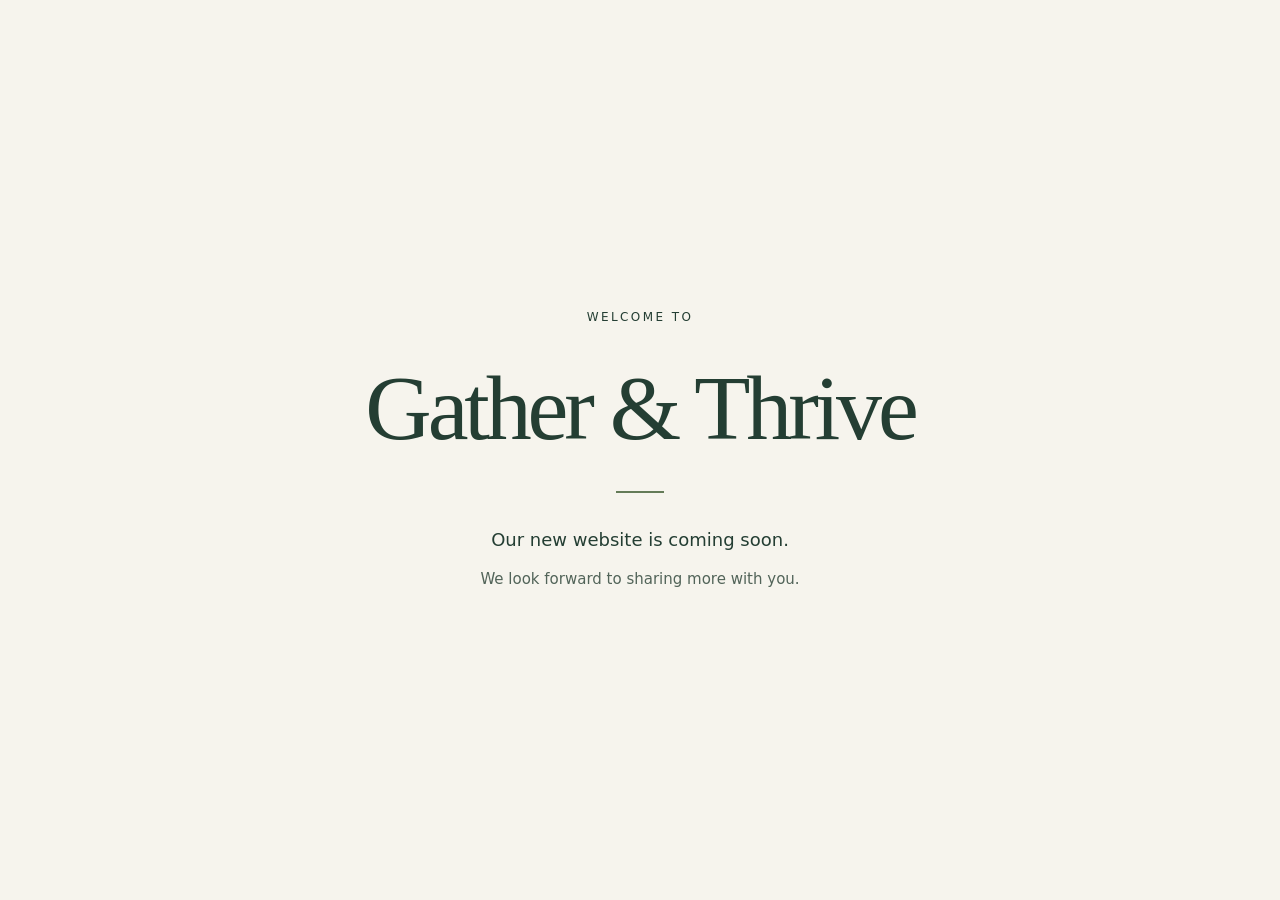
==== index.html @ febe55be "Add Gather & Thrive starter website" ====
<!doctype html>
<html lang="en">
<head>
  <meta charset="utf-8">
  <meta name="viewport" content="width=device-width, initial-scale=1">
  <meta name="description" content="Gather & Thrive — our new website is coming soon.">
  <title>Gather &amp; Thrive</title>
  <style>
    * { box-sizing: border-box; }
    body { margin: 0; min-height: 100vh; min-height: 100svh; background: #f6f4ed; color: #243e33; font-family: system-ui, sans-serif; display: grid; place-items: center; padding: 24px; }
    main { width: min(100%, 760px); text-align: center; padding: clamp(32px, 8vw, 80px) 16px; }
    .eyebrow { font-size: 12px; letter-spacing: .2em; text-transform: uppercase; }
    h1 { font-family: Georgia, serif; font-weight: 400; font-size: clamp(48px, 10vw, 92px); line-height: 1.08; letter-spacing: -.045em; margin: 32px 0; }
    .rule { width: 48px; height: 2px; background: #647b58; margin: 32px auto; }
    p { line-height: 1.7; font-size: 18px; margin: 0; }
    .detail { font-size: 15px; color: #526459; margin-top: 12px; }
  </style>
</head>
<body>
  <main>
    <p class="eyebrow">Welcome to</p>
    <h1>Gather &amp; Thrive</h1>
    <div class="rule" aria-hidden="true"></div>
    <p>Our new website is coming soon.</p>
    <p class="detail">We look forward to sharing more with you.</p>
  </main>
</body>
</html>
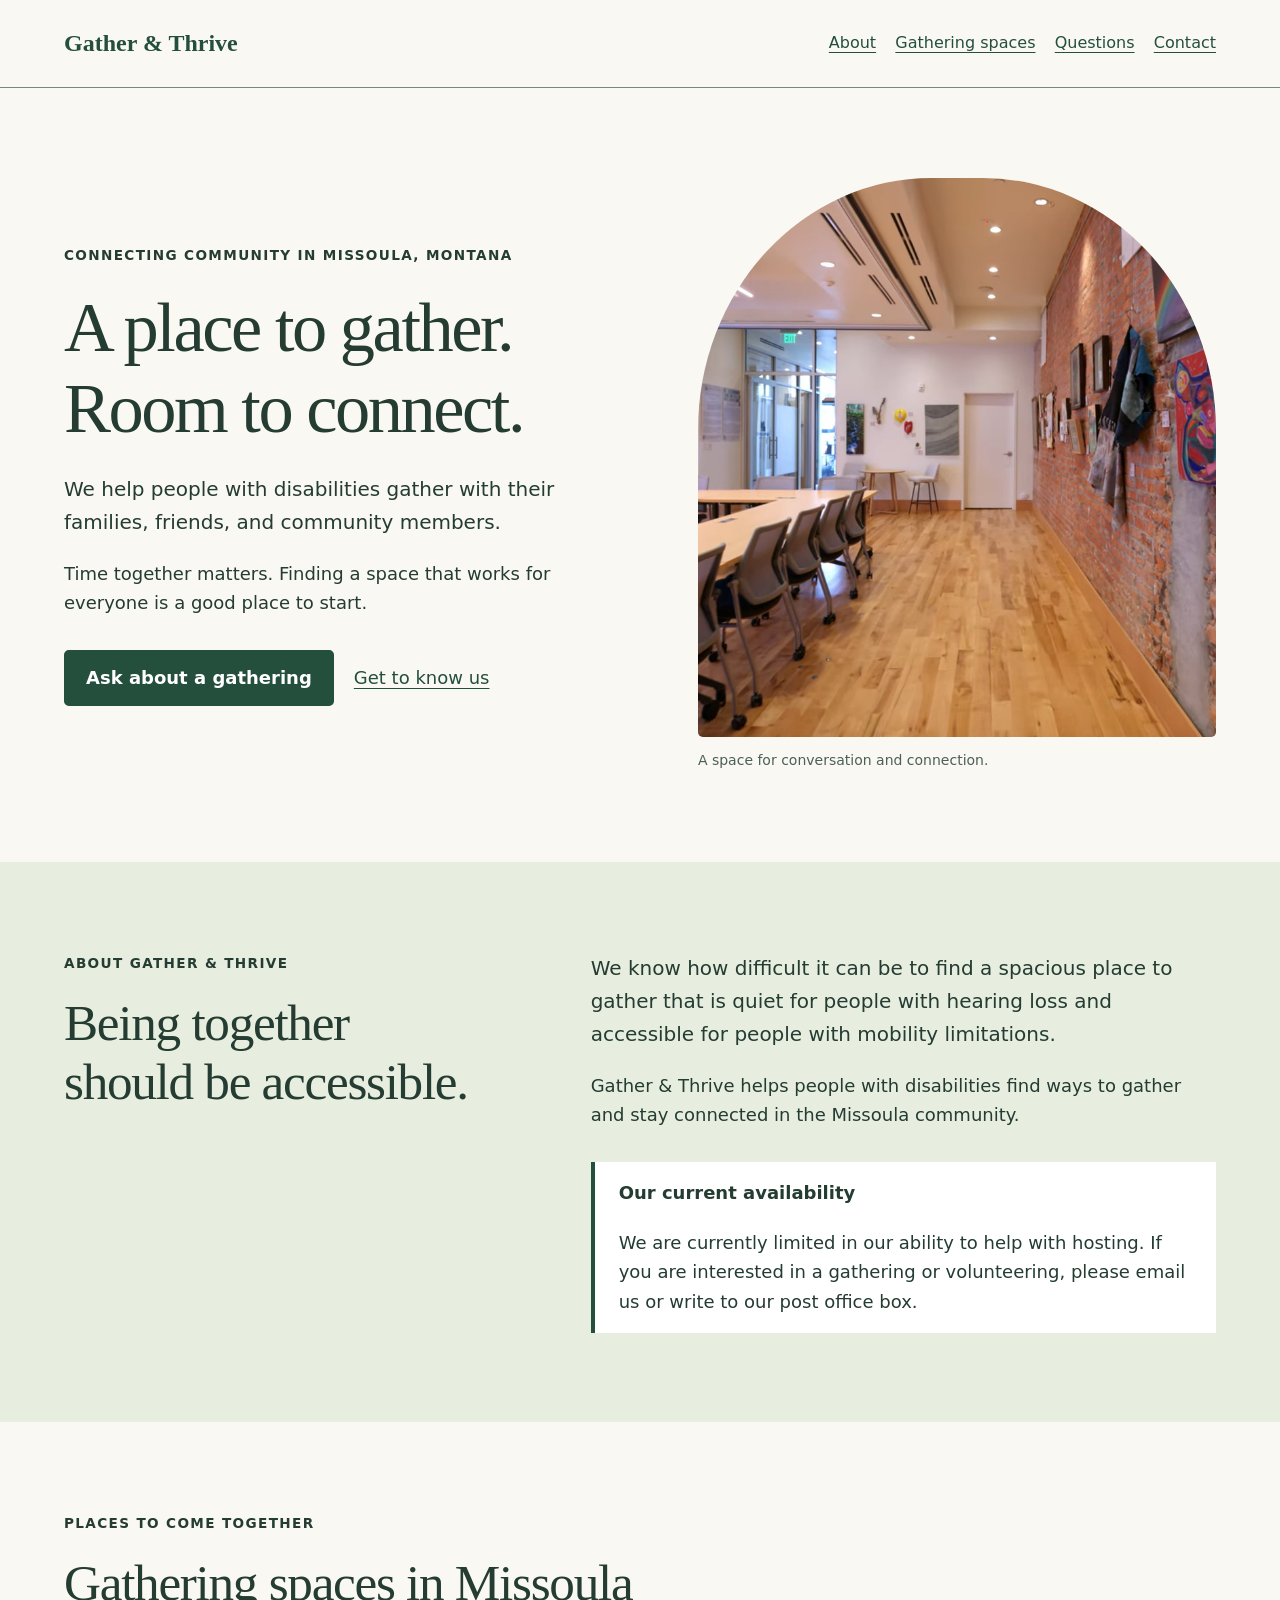
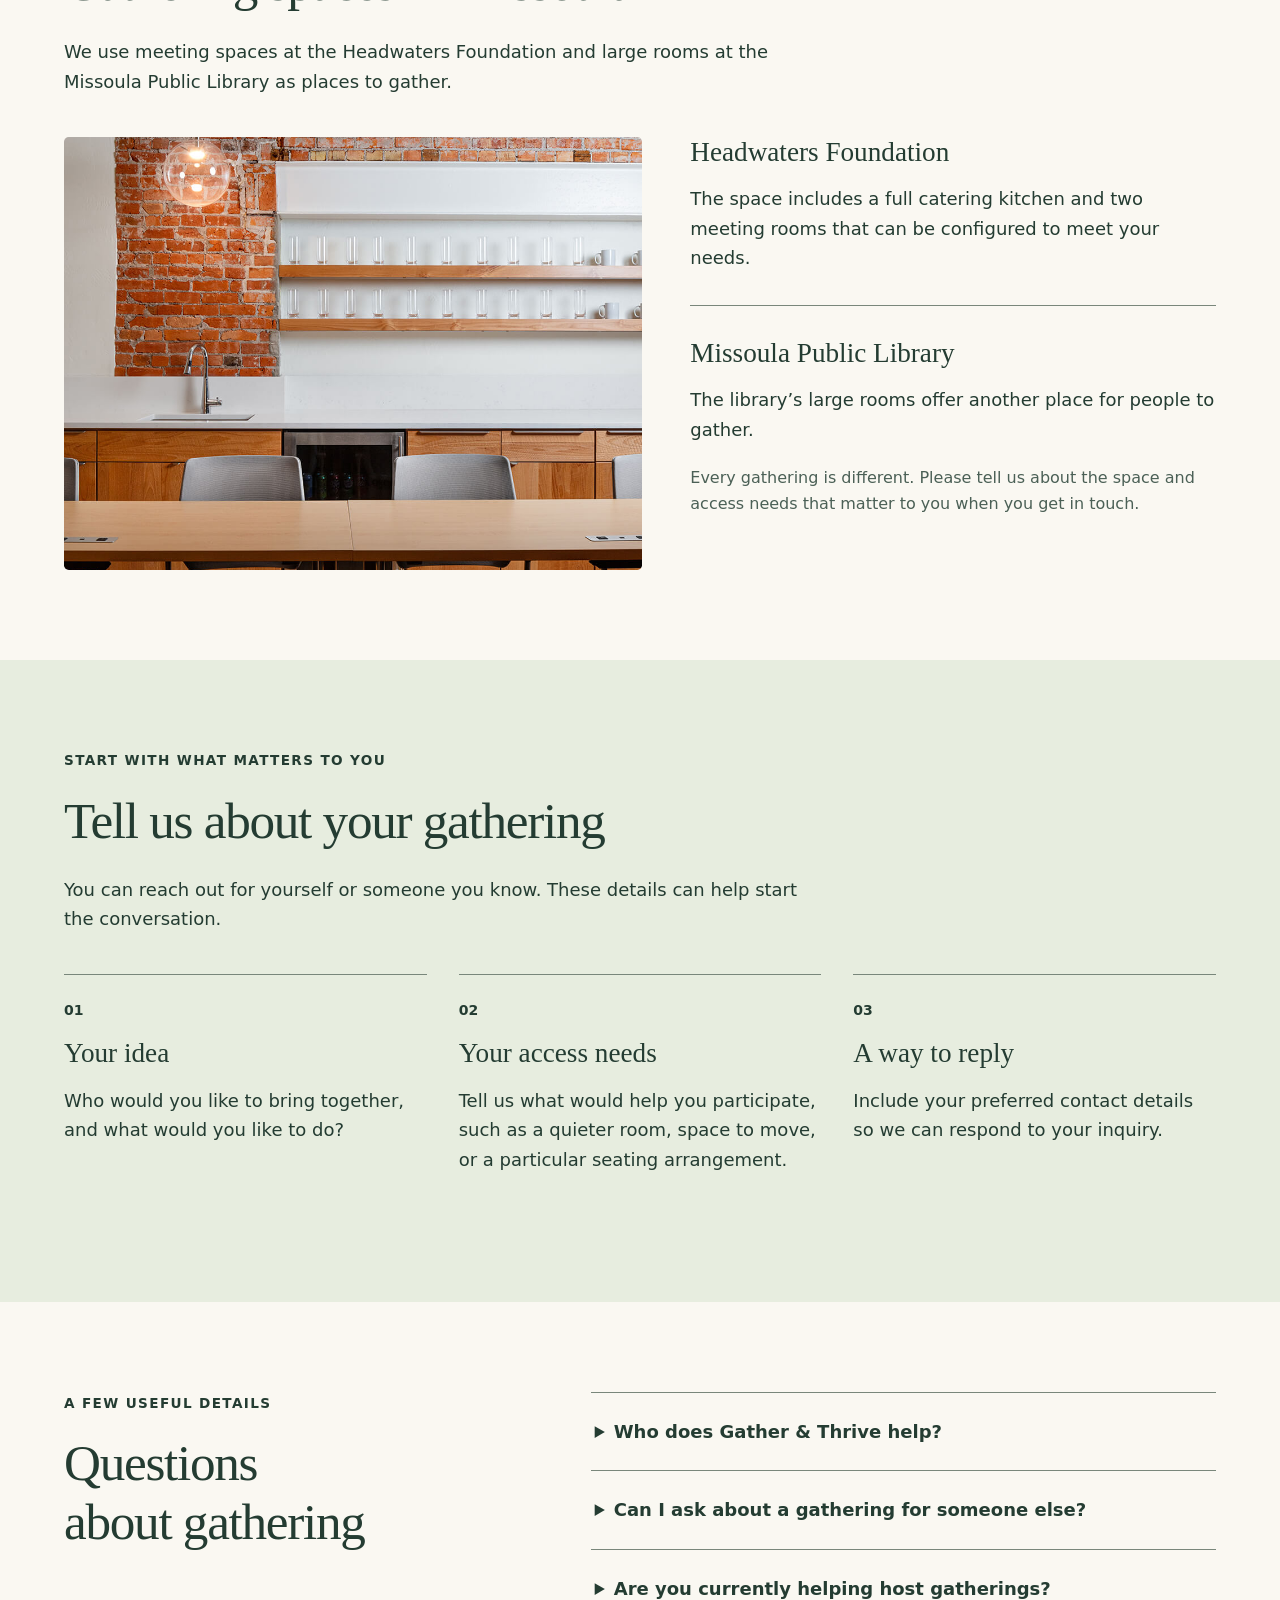
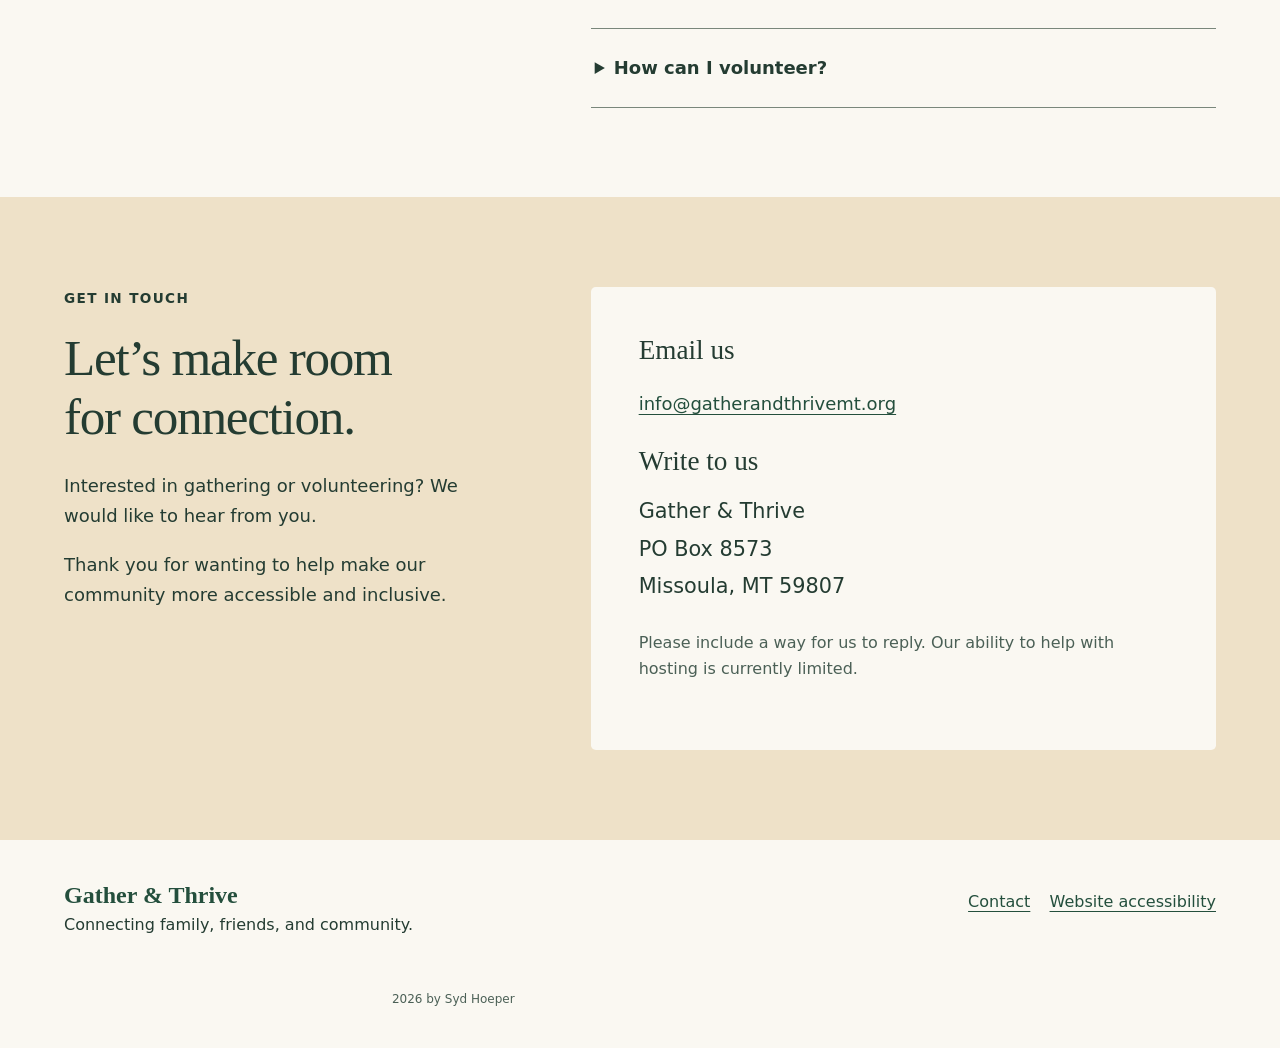
==== commit 0960cd4a: "Build accessible Gather & Thrive informational website" ====
--- a/index.html
+++ b/index.html
@@ -3,26 +3,69 @@
 <head>
   <meta charset="utf-8">
   <meta name="viewport" content="width=device-width, initial-scale=1">
-  <meta name="description" content="Gather & Thrive — our new website is coming soon.">
-  <title>Gather &amp; Thrive</title>
-  <style>
-    * { box-sizing: border-box; }
-    body { margin: 0; min-height: 100vh; min-height: 100svh; background: #f6f4ed; color: #243e33; font-family: system-ui, sans-serif; display: grid; place-items: center; padding: 24px; }
-    main { width: min(100%, 760px); text-align: center; padding: clamp(32px, 8vw, 80px) 16px; }
-    .eyebrow { font-size: 12px; letter-spacing: .2em; text-transform: uppercase; }
-    h1 { font-family: Georgia, serif; font-weight: 400; font-size: clamp(48px, 10vw, 92px); line-height: 1.08; letter-spacing: -.045em; margin: 32px 0; }
-    .rule { width: 48px; height: 2px; background: #647b58; margin: 32px auto; }
-    p { line-height: 1.7; font-size: 18px; margin: 0; }
-    .detail { font-size: 15px; color: #526459; margin-top: 12px; }
-  </style>
+  <meta name="description" content="Gather & Thrive helps people with disabilities connect with family, friends, and community in Missoula, Montana.">
+  <meta name="theme-color" content="#244f3d">
+  <title>Gather &amp; Thrive | Accessible gatherings in Missoula</title>
+  <link rel="stylesheet" href="styles.css">
 </head>
 <body>
-  <main>
-    <p class="eyebrow">Welcome to</p>
-    <h1>Gather &amp; Thrive</h1>
-    <div class="rule" aria-hidden="true"></div>
-    <p>Our new website is coming soon.</p>
-    <p class="detail">We look forward to sharing more with you.</p>
-  </main>
+<a class="skip" href="#main">Skip to main content</a>
+<header>
+  <div class="wrap header-inner">
+    <a class="brand" href="./" aria-label="Gather and Thrive home">Gather &amp; Thrive</a>
+    <nav aria-label="Main"><ul>
+      <li><a href="#about">About</a></li><li><a href="#spaces">Gathering spaces</a></li><li><a href="#questions">Questions</a></li><li><a href="#contact">Contact</a></li>
+    </ul></nav>
+  </div>
+</header>
+<main id="main" tabindex="-1">
+  <div class="wrap hero">
+    <div>
+      <p class="eyebrow">Connecting community in Missoula, Montana</p>
+      <h1>A place to gather.<br>Room to connect.</h1>
+      <p class="lead">We help people with disabilities gather with their families, friends, and community members.</p>
+      <p>Time together matters. Finding a space that works for everyone is a good place to start.</p>
+      <div class="actions"><a class="button" href="#contact">Ask about a gathering</a><a class="text-link" href="#about">Get to know us</a></div>
+    </div>
+    <figure><img src="assets/gathering-room.png" width="795" height="824" alt="A bright meeting room with tables, movable chairs, and artwork along an exposed brick wall."><figcaption>A space for conversation and connection.</figcaption></figure>
+  </div>
+  <section class="soft" id="about" aria-labelledby="about-heading">
+    <div class="wrap split">
+      <div><p class="eyebrow">About Gather &amp; Thrive</p><h2 id="about-heading">Being together should be accessible.</h2></div>
+      <div><p class="lead">We know how difficult it can be to find a spacious place to gather that is quiet for people with hearing loss and accessible for people with mobility limitations.</p><p>Gather &amp; Thrive helps people with disabilities find ways to gather and stay connected in the Missoula community.</p>
+      <div class="notice"><p><strong>Our current availability</strong></p><p>We are currently limited in our ability to help with hosting. If you are interested in a gathering or volunteering, please email us or write to our post office box.</p></div></div>
+    </div>
+  </section>
+  <section id="spaces" aria-labelledby="spaces-heading">
+    <div class="wrap">
+      <div class="section-heading"><p class="eyebrow">Places to come together</p><h2 id="spaces-heading">Gathering spaces in Missoula</h2><p>We use meeting spaces at the Headwaters Foundation and large rooms at the Missoula Public Library as places to gather.</p></div>
+      <div class="spaces">
+        <img src="assets/meeting-space.jpg" alt="Meeting tables and chairs beside a counter with a sink and open shelving." width="1024" height="1451" loading="lazy">
+        <div><div class="space"><h3>Headwaters Foundation</h3><p>The space includes a full catering kitchen and two meeting rooms that can be configured to meet your needs.</p></div>
+        <div class="space"><h3>Missoula Public Library</h3><p>The library’s large rooms offer another place for people to gather.</p></div>
+        <p class="small">Every gathering is different. Please tell us about the space and access needs that matter to you when you get in touch.</p></div>
+      </div>
+    </div>
+  </section>
+  <section class="soft" aria-labelledby="planning-heading">
+    <div class="wrap"><div class="section-heading"><p class="eyebrow">Start with what matters to you</p><h2 id="planning-heading">Tell us about your gathering</h2><p>You can reach out for yourself or someone you know. These details can help start the conversation.</p></div>
+    <ol class="steps"><li><h3>Your idea</h3><p>Who would you like to bring together, and what would you like to do?</p></li><li><h3>Your access needs</h3><p>Tell us what would help you participate, such as a quieter room, space to move, or a particular seating arrangement.</p></li><li><h3>A way to reply</h3><p>Include your preferred contact details so we can respond to your inquiry.</p></li></ol>
+    </div>
+  </section>
+  <section id="questions" aria-labelledby="questions-heading">
+    <div class="wrap split"><div><p class="eyebrow">A few useful details</p><h2 id="questions-heading">Questions about gathering</h2></div>
+    <div>
+      <details><summary>Who does Gather &amp; Thrive help?</summary><p>We help people with disabilities gather with family, friends, and community members in Missoula, Montana.</p></details>
+      <details><summary>Can I ask about a gathering for someone else?</summary><p>Yes. You can contact us for yourself or someone you know. Tell us about the gathering and what would help the person participate.</p></details>
+      <details><summary>Are you currently helping host gatherings?</summary><p>Our ability to help with hosting is currently limited. Please email us or write to us to ask about your gathering and our availability.</p></details>
+      <details><summary>How can I volunteer?</summary><p>Email us or write to Gather &amp; Thrive at the post office box listed below. Let us know how you would like to help and how we can reach you.</p></details>
+    </div></div>
+  </section>
+  <section class="contact" id="contact" aria-labelledby="contact-heading">
+    <div class="wrap split"><div><p class="eyebrow">Get in touch</p><h2 id="contact-heading">Let’s make room for connection.</h2><p>Interested in gathering or volunteering? We would like to hear from you.</p><p>Thank you for wanting to help make our community more accessible and inclusive.</p></div>
+    <div class="contact-box"><h3>Email us</h3><p><a class="text-link" href="mailto:info@gatherandthrivemt.org">info@gatherandthrivemt.org</a></p><h3>Write to us</h3><address>Gather &amp; Thrive<br>PO Box 8573<br>Missoula, MT 59807</address><p class="small" style="margin-top:1.5rem">Please include a way for us to reply. Our ability to help with hosting is currently limited.</p></div></div>
+  </section>
+</main>
+<footer><div class="wrap footer-inner"><div><a class="brand" href="./">Gather &amp; Thrive</a><p>Connecting family, friends, and community.</p></div><nav aria-label="Footer"><ul><li><a href="#contact">Contact</a></li><li><a href="accessibility.html">Website accessibility</a></li></ul></nav></div><p class="wrap site-credit">2026 by Syd Hoeper</p></footer>
 </body>
 </html>
--- a/styles.css
+++ b/styles.css
@@ -0,0 +1,82 @@
+/* DESIGN SETTINGS: change these variables to restyle the whole site. */
+:root {
+  --paper: #faf8f2; --surface: #ffffff; --ink: #243c32; --muted: #4b6056;
+  --brand: #244f3d; --soft: #e7eddf; --accent: #eee1c8; --line: #79877b;
+  --focus: #174fa1; --heading-font: Georgia, 'Times New Roman', serif;
+  --body-font: system-ui, -apple-system, BlinkMacSystemFont, 'Segoe UI', sans-serif;
+  --width: 72rem; --radius: .3rem; --section-space: clamp(3rem, 7vw, 6rem);
+}
+* { box-sizing: border-box; }
+html { scroll-padding-top: 1.5rem; }
+body { margin: 0; background: var(--paper); color: var(--ink); font: 1.125rem/1.65 var(--body-font); overflow-wrap: anywhere; }
+img { display: block; max-width: 100%; height: auto; }
+a { color: var(--brand); text-underline-offset: .22em; text-decoration-thickness: .08em; }
+a:hover { text-decoration-thickness: .16em; }
+a, summary { touch-action: manipulation; }
+:focus-visible { outline: 3px solid var(--focus); outline-offset: 5px; }
+.skip { position: absolute; left: 1rem; top: 1rem; z-index: 10; background: white; padding: .8rem 1rem; transform: translateY(-200%); }
+.skip:focus { transform: none; }
+.wrap { width: min(var(--width), calc(100% - 3rem)); margin-inline: auto; }
+header { border-bottom: 1px solid var(--line); }
+.header-inner { display: flex; align-items: center; justify-content: space-between; gap: 1rem 2rem; padding-block: 1.25rem; flex-wrap: wrap; }
+.brand { font: 700 1.5rem/1.3 var(--heading-font); text-decoration: none; padding-block: .5rem; }
+nav ul { list-style: none; display: flex; flex-wrap: wrap; gap: .2rem 1.2rem; padding: 0; margin: 0; }
+nav a { display: inline-flex; min-height: 44px; align-items: center; font-size: 1rem; }
+h1,h2,h3 { font-family: var(--heading-font); font-weight: 400; line-height: 1.15; text-wrap: balance; }
+h1 { font-size: clamp(2.8rem, 5.5vw, 4.7rem); margin: 1rem 0 1.5rem; letter-spacing: -.035em; }
+h2 { font-size: clamp(2.1rem, 4vw, 3.2rem); margin: 0 0 1.5rem; letter-spacing: -.025em; }
+h3 { font-size: 1.7rem; margin: 0 0 1rem; }
+p { margin: 0 0 1.25rem; max-width: 65ch; }
+.eyebrow { font-size: .85rem; font-weight: 650; letter-spacing: .1em; text-transform: uppercase; }
+.hero { display: grid; grid-template-columns: 1.1fr 1fr; align-items: center; gap: clamp(2rem, 5vw, 5rem); padding-block: var(--section-space); }
+.hero figure { margin: 0; }
+.hero img { width: 100%; aspect-ratio: 1 / 1.08; object-fit: cover; border-radius: 45% 45% var(--radius) var(--radius); }
+figcaption { font-size: .875rem; color: var(--muted); margin-top: .75rem; }
+.lead { font-size: 1.25rem; }
+.actions { display: flex; flex-wrap: wrap; gap: .75rem 1.25rem; align-items: center; margin-block: 2rem 0; }
+.button { display: inline-flex; align-items: center; justify-content: center; min-height: 48px; padding: .7rem 1.25rem; background: var(--brand); color: white; border: 2px solid var(--brand); border-radius: var(--radius); font-weight: 600; text-decoration: none; }
+.button:hover { text-decoration: underline; }
+.text-link { display: inline-flex; align-items: center; min-height: 44px; }
+section { padding-block: var(--section-space); }
+.hero { padding-block: var(--section-space); }
+.soft { background: var(--soft); }
+.split { display: grid; grid-template-columns: 1fr 1.4fr; gap: 2rem 5rem; }
+.notice { border-left: 4px solid var(--brand); padding: 1rem 1.5rem; background: var(--surface); margin-top: 2rem; }
+.notice p:last-child { margin-bottom: 0; }
+.section-heading { max-width: 46rem; margin-bottom: 2.5rem; }
+.spaces { display: grid; grid-template-columns: 1.1fr 1fr; gap: 3rem; align-items: start; }
+.spaces img { width: 100%; aspect-ratio: 4/3; object-fit: cover; border-radius: var(--radius); }
+.space + .space { border-top: 1px solid var(--line); padding-top: 2rem; margin-top: 2rem; }
+.steps { display: grid; grid-template-columns: repeat(3, 1fr); gap: 2rem; padding: 0; list-style: none; counter-reset: steps; }
+.steps li { counter-increment: steps; border-top: 1px solid var(--line); padding-top: 1.5rem; }
+.steps li::before { content: '0' counter(steps); display: block; font-size: .875rem; font-weight: 700; margin-bottom: 1rem; }
+details { border-top: 1px solid var(--line); padding: .5rem 0; }
+details:last-child { border-bottom: 1px solid var(--line); }
+summary { cursor: pointer; padding: 1rem .25rem; min-height: 48px; font-weight: 650; }
+details p { padding: .25rem 1.5rem; }
+.contact { background: var(--accent); }
+address { font-style: normal; font-size: 1.3rem; line-height: 1.8; }
+.contact-box { background: var(--paper); padding: clamp(1.5rem, 4vw, 3rem); border-radius: var(--radius); }
+.small { font-size: 1rem; color: var(--muted); }
+footer { padding-block: 2.5rem; }
+.footer-inner { display: flex; gap: 1rem 3rem; flex-wrap: wrap; justify-content: space-between; }
+footer p { font-size: 1rem; }
+.article { max-width: 48rem; padding-block: var(--section-space); }
+.article h2 { font-size: 2rem; margin-top: 3rem; }
+.article li { margin-bottom: .75rem; }
+@media (max-width: 48rem) {
+  .hero,.split,.spaces,.steps { grid-template-columns: 1fr; }
+  .hero figure { max-width: 36rem; }
+  .hero img { aspect-ratio: 4/3; border-radius: var(--radius); }
+  .header-inner { align-items: start; }
+  nav ul { gap: .2rem 1rem; }
+  .wrap { width: calc(100% - 2.5rem); }
+}
+@media (forced-colors: active) {
+ .button { border: 2px solid ButtonText; }
+ :focus-visible { outline-color: Highlight; }
+}
+@media print { .skip,header nav,.actions { display: none; } body { font-size: 12pt; } section,.hero { padding-block: 1rem; } .hero img { max-height: 15rem; width: auto; } }
+
+/* Small credit remains readable and follows browser text-size settings. */
+footer .site-credit { font-size: .75rem; line-height: 1.5; color: var(--muted); margin-top: 2rem; margin-bottom: 0; }
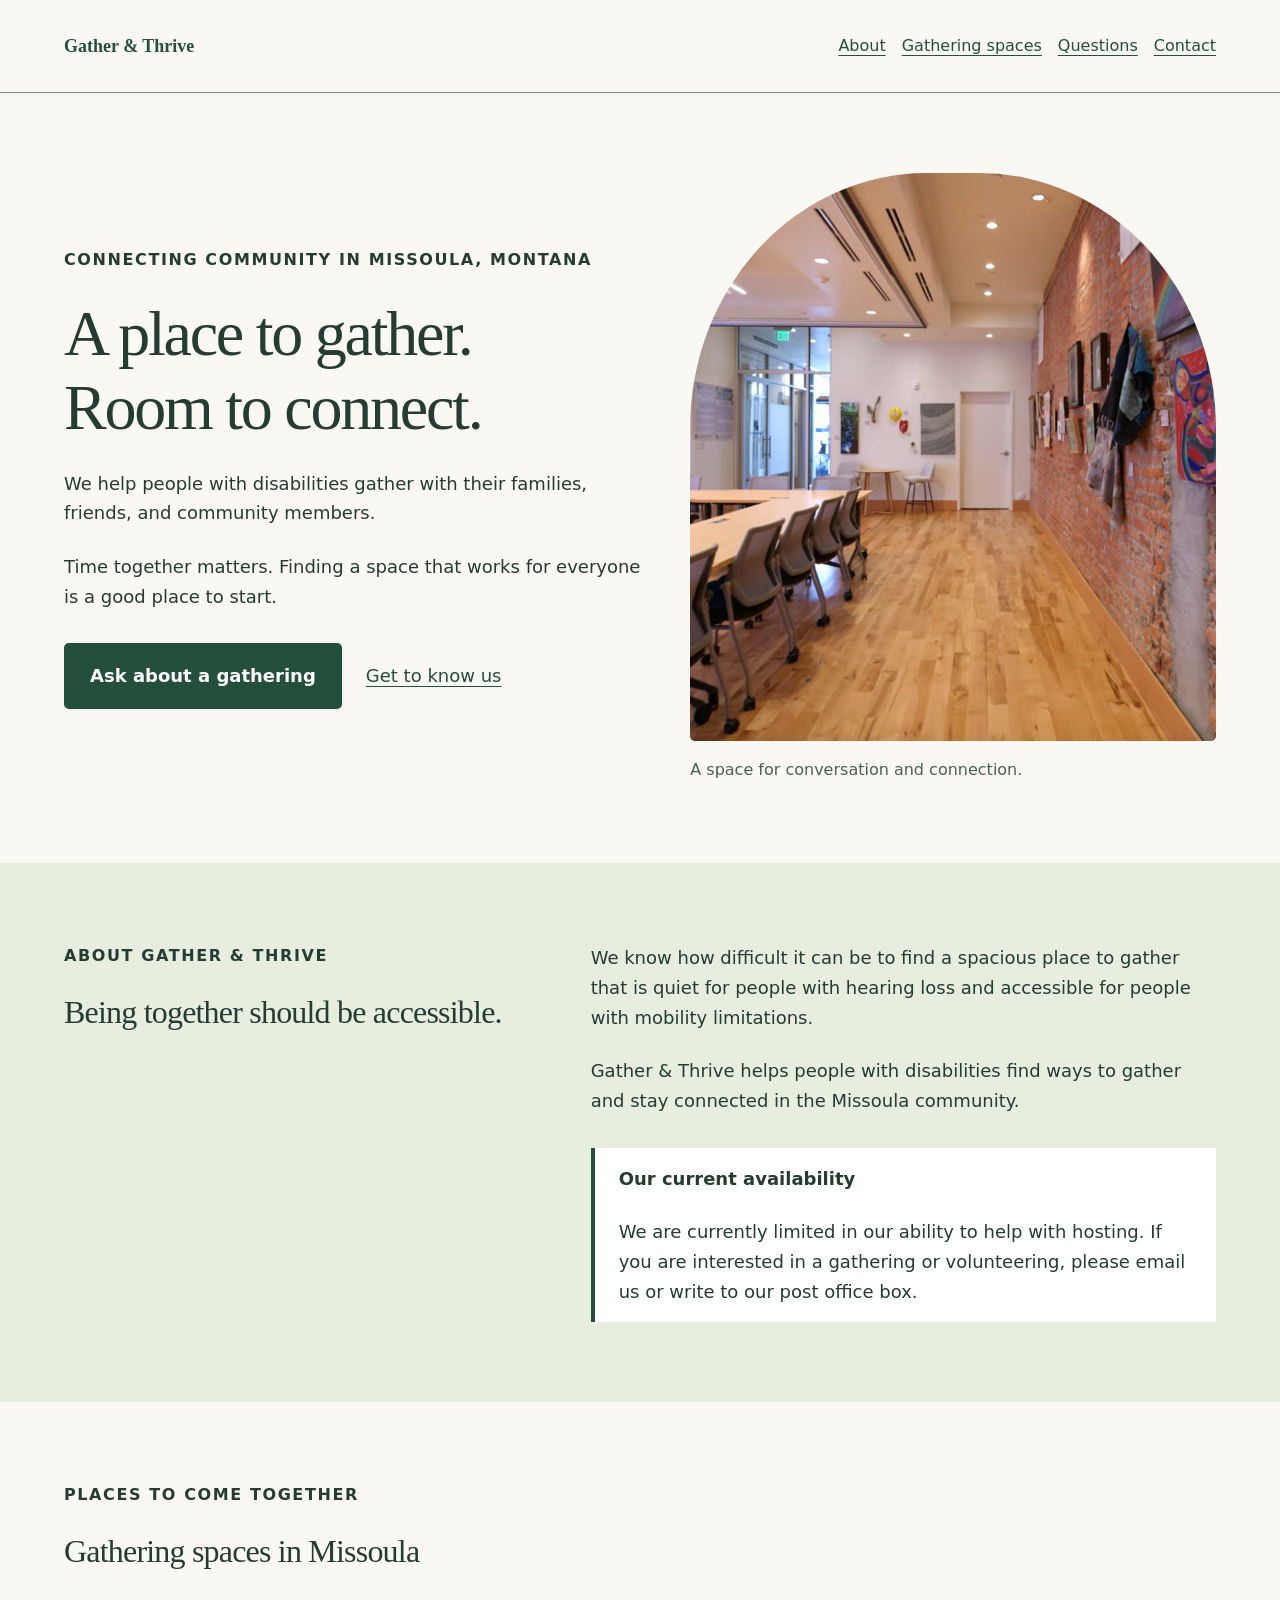
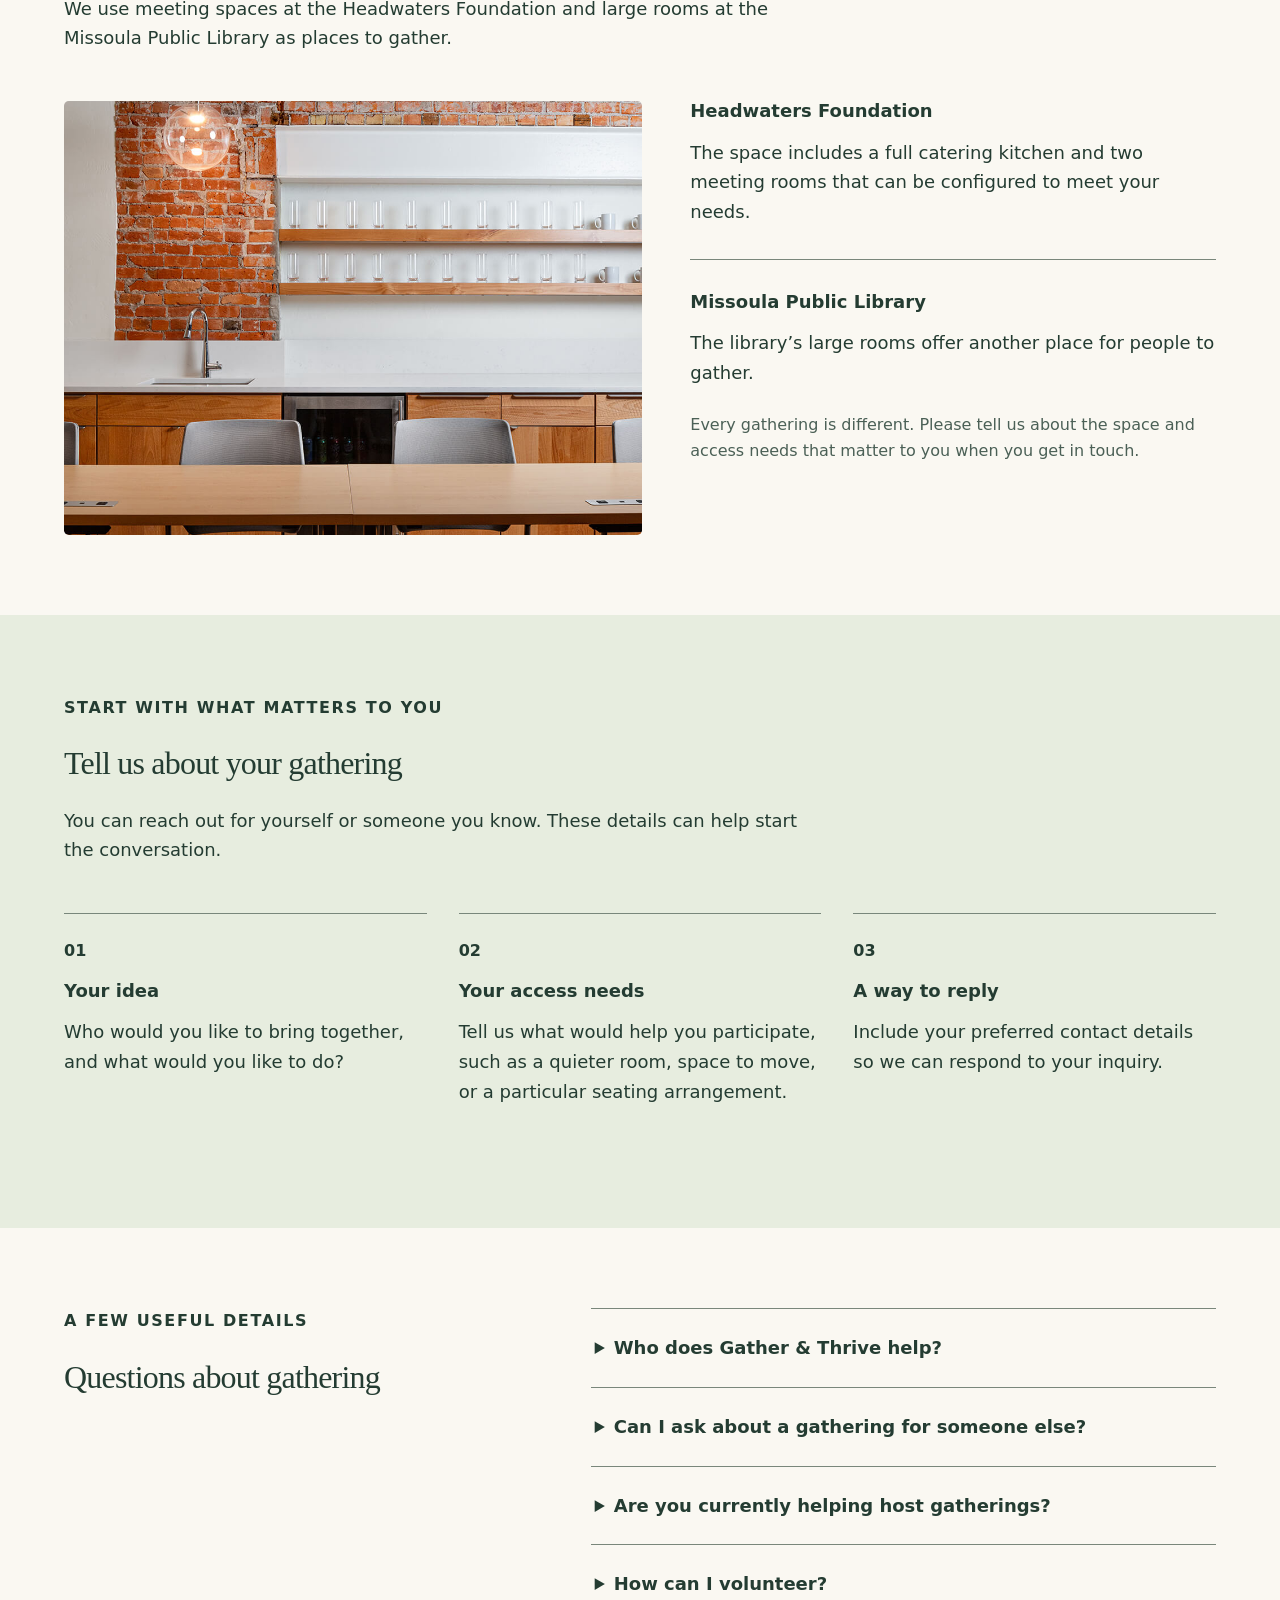
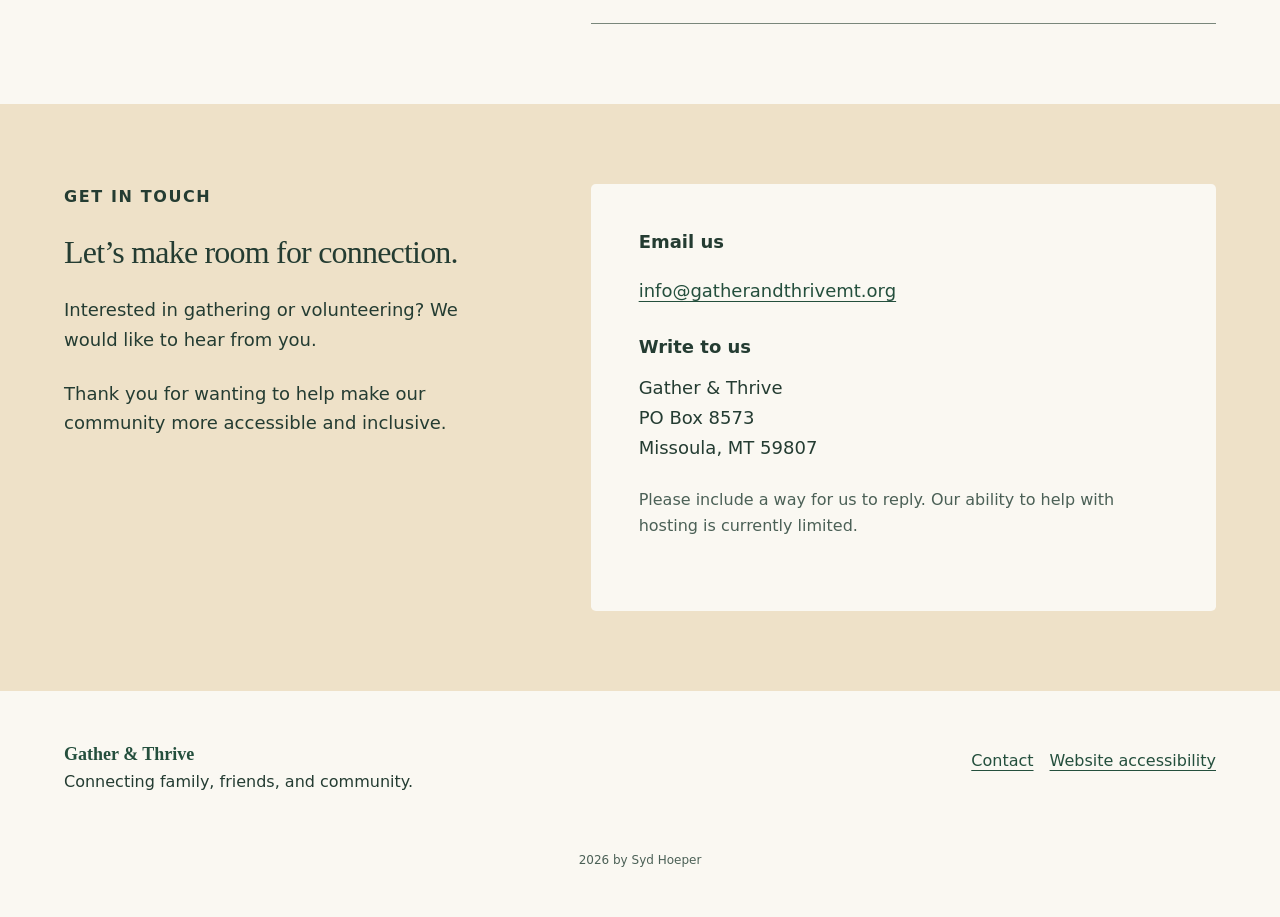
==== commit a0315433: "Unify typography and spacing tokens and center footer credit" ====
--- a/index.html
+++ b/index.html
@@ -63,7 +63,7 @@
   </section>
   <section class="contact" id="contact" aria-labelledby="contact-heading">
     <div class="wrap split"><div><p class="eyebrow">Get in touch</p><h2 id="contact-heading">Let’s make room for connection.</h2><p>Interested in gathering or volunteering? We would like to hear from you.</p><p>Thank you for wanting to help make our community more accessible and inclusive.</p></div>
-    <div class="contact-box"><h3>Email us</h3><p><a class="text-link" href="mailto:info@gatherandthrivemt.org">info@gatherandthrivemt.org</a></p><h3>Write to us</h3><address>Gather &amp; Thrive<br>PO Box 8573<br>Missoula, MT 59807</address><p class="small" style="margin-top:1.5rem">Please include a way for us to reply. Our ability to help with hosting is currently limited.</p></div></div>
+    <div class="contact-box"><h3>Email us</h3><p><a class="text-link" href="mailto:info@gatherandthrivemt.org">info@gatherandthrivemt.org</a></p><h3>Write to us</h3><address>Gather &amp; Thrive<br>PO Box 8573<br>Missoula, MT 59807</address><p class="small contact-note">Please include a way for us to reply. Our ability to help with hosting is currently limited.</p></div></div>
   </section>
 </main>
 <footer><div class="wrap footer-inner"><div><a class="brand" href="./">Gather &amp; Thrive</a><p>Connecting family, friends, and community.</p></div><nav aria-label="Footer"><ul><li><a href="#contact">Contact</a></li><li><a href="accessibility.html">Website accessibility</a></li></ul></nav></div><p class="wrap site-credit">2026 by Syd Hoeper</p></footer>
--- a/styles.css
+++ b/styles.css
@@ -4,79 +4,90 @@
   --brand: #244f3d; --soft: #e7eddf; --accent: #eee1c8; --line: #79877b;
   --focus: #174fa1; --heading-font: Georgia, 'Times New Roman', serif;
   --body-font: system-ui, -apple-system, BlinkMacSystemFont, 'Segoe UI', sans-serif;
-  --width: 72rem; --radius: .3rem; --section-space: clamp(3rem, 7vw, 6rem);
+  /* Five purposeful type roles. Only the display size changes on mobile. */
+  --text-credit: .75rem; --text-small: 1rem; --text-body: 1.125rem;
+  --text-heading: 2rem; --text-display: 4rem;
+  --leading-body: 1.65; --leading-heading: 1.15;
+  /* Shared spacing scale: 4, 8, 16, 24, 32, 48, 80px. */
+  --space-1: .25rem; --space-2: .5rem; --space-3: 1rem;
+  --space-4: 1.5rem; --space-5: 2rem; --space-6: 3rem; --space-7: 5rem;
+  --width: 72rem; --radius: .3rem; --section-space: var(--space-7);
 }
 * { box-sizing: border-box; }
-html { scroll-padding-top: 1.5rem; }
-body { margin: 0; background: var(--paper); color: var(--ink); font: 1.125rem/1.65 var(--body-font); overflow-wrap: anywhere; }
+html { scroll-padding-top: var(--space-4); }
+body { margin: 0; background: var(--paper); color: var(--ink); font: var(--text-body)/var(--leading-body) var(--body-font); overflow-wrap: anywhere; }
 img { display: block; max-width: 100%; height: auto; }
 a { color: var(--brand); text-underline-offset: .22em; text-decoration-thickness: .08em; }
 a:hover { text-decoration-thickness: .16em; }
 a, summary { touch-action: manipulation; }
 :focus-visible { outline: 3px solid var(--focus); outline-offset: 5px; }
-.skip { position: absolute; left: 1rem; top: 1rem; z-index: 10; background: white; padding: .8rem 1rem; transform: translateY(-200%); }
+.skip { position: absolute; left: 1rem; top: 1rem; z-index: 10; background: white; padding: var(--space-3) var(--space-3); transform: translateY(-200%); }
 .skip:focus { transform: none; }
 .wrap { width: min(var(--width), calc(100% - 3rem)); margin-inline: auto; }
 header { border-bottom: 1px solid var(--line); }
-.header-inner { display: flex; align-items: center; justify-content: space-between; gap: 1rem 2rem; padding-block: 1.25rem; flex-wrap: wrap; }
-.brand { font: 700 1.5rem/1.3 var(--heading-font); text-decoration: none; padding-block: .5rem; }
-nav ul { list-style: none; display: flex; flex-wrap: wrap; gap: .2rem 1.2rem; padding: 0; margin: 0; }
-nav a { display: inline-flex; min-height: 44px; align-items: center; font-size: 1rem; }
-h1,h2,h3 { font-family: var(--heading-font); font-weight: 400; line-height: 1.15; text-wrap: balance; }
-h1 { font-size: clamp(2.8rem, 5.5vw, 4.7rem); margin: 1rem 0 1.5rem; letter-spacing: -.035em; }
-h2 { font-size: clamp(2.1rem, 4vw, 3.2rem); margin: 0 0 1.5rem; letter-spacing: -.025em; }
-h3 { font-size: 1.7rem; margin: 0 0 1rem; }
-p { margin: 0 0 1.25rem; max-width: 65ch; }
-.eyebrow { font-size: .85rem; font-weight: 650; letter-spacing: .1em; text-transform: uppercase; }
-.hero { display: grid; grid-template-columns: 1.1fr 1fr; align-items: center; gap: clamp(2rem, 5vw, 5rem); padding-block: var(--section-space); }
+.header-inner { display: flex; align-items: center; justify-content: space-between; gap: var(--space-3) var(--space-5); padding-block: var(--space-4); flex-wrap: wrap; }
+.brand { font: 700 var(--text-body)/var(--leading-heading) var(--heading-font); text-decoration: none; padding-block: var(--space-2); }
+nav ul { list-style: none; display: flex; flex-wrap: wrap; gap: var(--space-1) var(--space-3); padding: 0; margin: 0; }
+nav a { display: inline-flex; min-height: 44px; align-items: center; font-size: var(--text-small); }
+h1,h2,h3 { font-family: var(--heading-font); font-weight: 400; line-height: var(--leading-heading); text-wrap: balance; }
+h1 { font-size: var(--text-display); margin: var(--space-3) 0 var(--space-4); letter-spacing: -.035em; }
+h2 { font-size: var(--text-heading); margin: 0 0 var(--space-4); letter-spacing: -.025em; }
+h3 { font-size: var(--text-body); font-family: var(--body-font); font-weight: 650; margin: 0 0 var(--space-3); }
+p { margin: 0 0 var(--space-4); max-width: 65ch; }
+.eyebrow { font-size: var(--text-small); font-weight: 650; letter-spacing: .1em; text-transform: uppercase; }
+.hero { display: grid; grid-template-columns: 1.1fr 1fr; align-items: center; gap: var(--space-6); padding-block: var(--section-space); }
 .hero figure { margin: 0; }
 .hero img { width: 100%; aspect-ratio: 1 / 1.08; object-fit: cover; border-radius: 45% 45% var(--radius) var(--radius); }
-figcaption { font-size: .875rem; color: var(--muted); margin-top: .75rem; }
-.lead { font-size: 1.25rem; }
-.actions { display: flex; flex-wrap: wrap; gap: .75rem 1.25rem; align-items: center; margin-block: 2rem 0; }
-.button { display: inline-flex; align-items: center; justify-content: center; min-height: 48px; padding: .7rem 1.25rem; background: var(--brand); color: white; border: 2px solid var(--brand); border-radius: var(--radius); font-weight: 600; text-decoration: none; }
+figcaption { font-size: var(--text-small); color: var(--muted); margin-top: var(--space-3); }
+.lead { font-size: var(--text-body); }
+.actions { display: flex; flex-wrap: wrap; gap: var(--space-3) var(--space-4); align-items: center; margin-block: var(--space-5) 0; }
+.button { display: inline-flex; align-items: center; justify-content: center; min-height: 48px; padding: var(--space-3) var(--space-4); background: var(--brand); color: white; border: 2px solid var(--brand); border-radius: var(--radius); font-weight: 600; text-decoration: none; }
 .button:hover { text-decoration: underline; }
 .text-link { display: inline-flex; align-items: center; min-height: 44px; }
 section { padding-block: var(--section-space); }
 .hero { padding-block: var(--section-space); }
 .soft { background: var(--soft); }
-.split { display: grid; grid-template-columns: 1fr 1.4fr; gap: 2rem 5rem; }
-.notice { border-left: 4px solid var(--brand); padding: 1rem 1.5rem; background: var(--surface); margin-top: 2rem; }
+.split { display: grid; grid-template-columns: 1fr 1.4fr; gap: var(--space-5) var(--space-7); }
+.notice { border-left: 4px solid var(--brand); padding: var(--space-3) var(--space-4); background: var(--surface); margin-top: var(--space-5); }
 .notice p:last-child { margin-bottom: 0; }
-.section-heading { max-width: 46rem; margin-bottom: 2.5rem; }
-.spaces { display: grid; grid-template-columns: 1.1fr 1fr; gap: 3rem; align-items: start; }
+.section-heading { max-width: 46rem; margin-bottom: var(--space-6); }
+.spaces { display: grid; grid-template-columns: 1.1fr 1fr; gap: var(--space-6); align-items: start; }
 .spaces img { width: 100%; aspect-ratio: 4/3; object-fit: cover; border-radius: var(--radius); }
-.space + .space { border-top: 1px solid var(--line); padding-top: 2rem; margin-top: 2rem; }
-.steps { display: grid; grid-template-columns: repeat(3, 1fr); gap: 2rem; padding: 0; list-style: none; counter-reset: steps; }
+.space + .space { border-top: 1px solid var(--line); padding-top: 2rem; margin-top: var(--space-5); }
+.steps { display: grid; grid-template-columns: repeat(3, 1fr); gap: var(--space-5); padding: 0; list-style: none; counter-reset: steps; }
 .steps li { counter-increment: steps; border-top: 1px solid var(--line); padding-top: 1.5rem; }
-.steps li::before { content: '0' counter(steps); display: block; font-size: .875rem; font-weight: 700; margin-bottom: 1rem; }
-details { border-top: 1px solid var(--line); padding: .5rem 0; }
+.steps li::before { content: '0' counter(steps); display: block; font-size: var(--text-small); font-weight: 700; margin-bottom: var(--space-3); }
+details { border-top: 1px solid var(--line); padding: var(--space-2) 0; }
 details:last-child { border-bottom: 1px solid var(--line); }
-summary { cursor: pointer; padding: 1rem .25rem; min-height: 48px; font-weight: 650; }
-details p { padding: .25rem 1.5rem; }
+summary { cursor: pointer; padding: var(--space-3) var(--space-1); min-height: 48px; font-weight: 650; }
+details p { padding: var(--space-1) var(--space-4); }
 .contact { background: var(--accent); }
-address { font-style: normal; font-size: 1.3rem; line-height: 1.8; }
-.contact-box { background: var(--paper); padding: clamp(1.5rem, 4vw, 3rem); border-radius: var(--radius); }
-.small { font-size: 1rem; color: var(--muted); }
-footer { padding-block: 2.5rem; }
-.footer-inner { display: flex; gap: 1rem 3rem; flex-wrap: wrap; justify-content: space-between; }
-footer p { font-size: 1rem; }
+address { font-style: normal; font-size: var(--text-body); line-height: var(--leading-body); }
+.contact-box { background: var(--paper); padding: var(--space-6); border-radius: var(--radius); }
+.small { font-size: var(--text-small); color: var(--muted); }
+footer { padding-block: var(--space-6); }
+.footer-inner { display: flex; gap: var(--space-3) var(--space-6); flex-wrap: wrap; justify-content: space-between; }
+footer p { font-size: var(--text-small); }
 .article { max-width: 48rem; padding-block: var(--section-space); }
-.article h2 { font-size: 2rem; margin-top: 3rem; }
-.article li { margin-bottom: .75rem; }
+.article h2 { font-size: var(--text-heading); margin-top: var(--space-6); }
+.article li { margin-bottom: var(--space-3); }
 @media (max-width: 48rem) {
+  :root { --text-display: 3rem; --section-space: var(--space-6); }
+  .contact-box { padding: var(--space-4); }
   .hero,.split,.spaces,.steps { grid-template-columns: 1fr; }
   .hero figure { max-width: 36rem; }
   .hero img { aspect-ratio: 4/3; border-radius: var(--radius); }
   .header-inner { align-items: start; }
-  nav ul { gap: .2rem 1rem; }
+  nav ul { gap: var(--space-1) var(--space-3); }
   .wrap { width: calc(100% - 2.5rem); }
 }
 @media (forced-colors: active) {
  .button { border: 2px solid ButtonText; }
  :focus-visible { outline-color: Highlight; }
 }
-@media print { .skip,header nav,.actions { display: none; } body { font-size: 12pt; } section,.hero { padding-block: 1rem; } .hero img { max-height: 15rem; width: auto; } }
+@media print { .skip,header nav,.actions { display: none; } body { font-size: 12pt; } section,.hero { padding-block: var(--space-3); } .hero img { max-height: 15rem; width: auto; } }
 
 /* Small credit remains readable and follows browser text-size settings. */
-footer .site-credit { font-size: .75rem; line-height: 1.5; color: var(--muted); margin-top: 2rem; margin-bottom: 0; }
+footer .site-credit { text-align: center; max-width: none; font-size: var(--text-credit); line-height: 1.5; color: var(--muted); margin-top: var(--space-5); margin-bottom: 0; }
+
+.contact-note { margin-top: var(--space-4); }
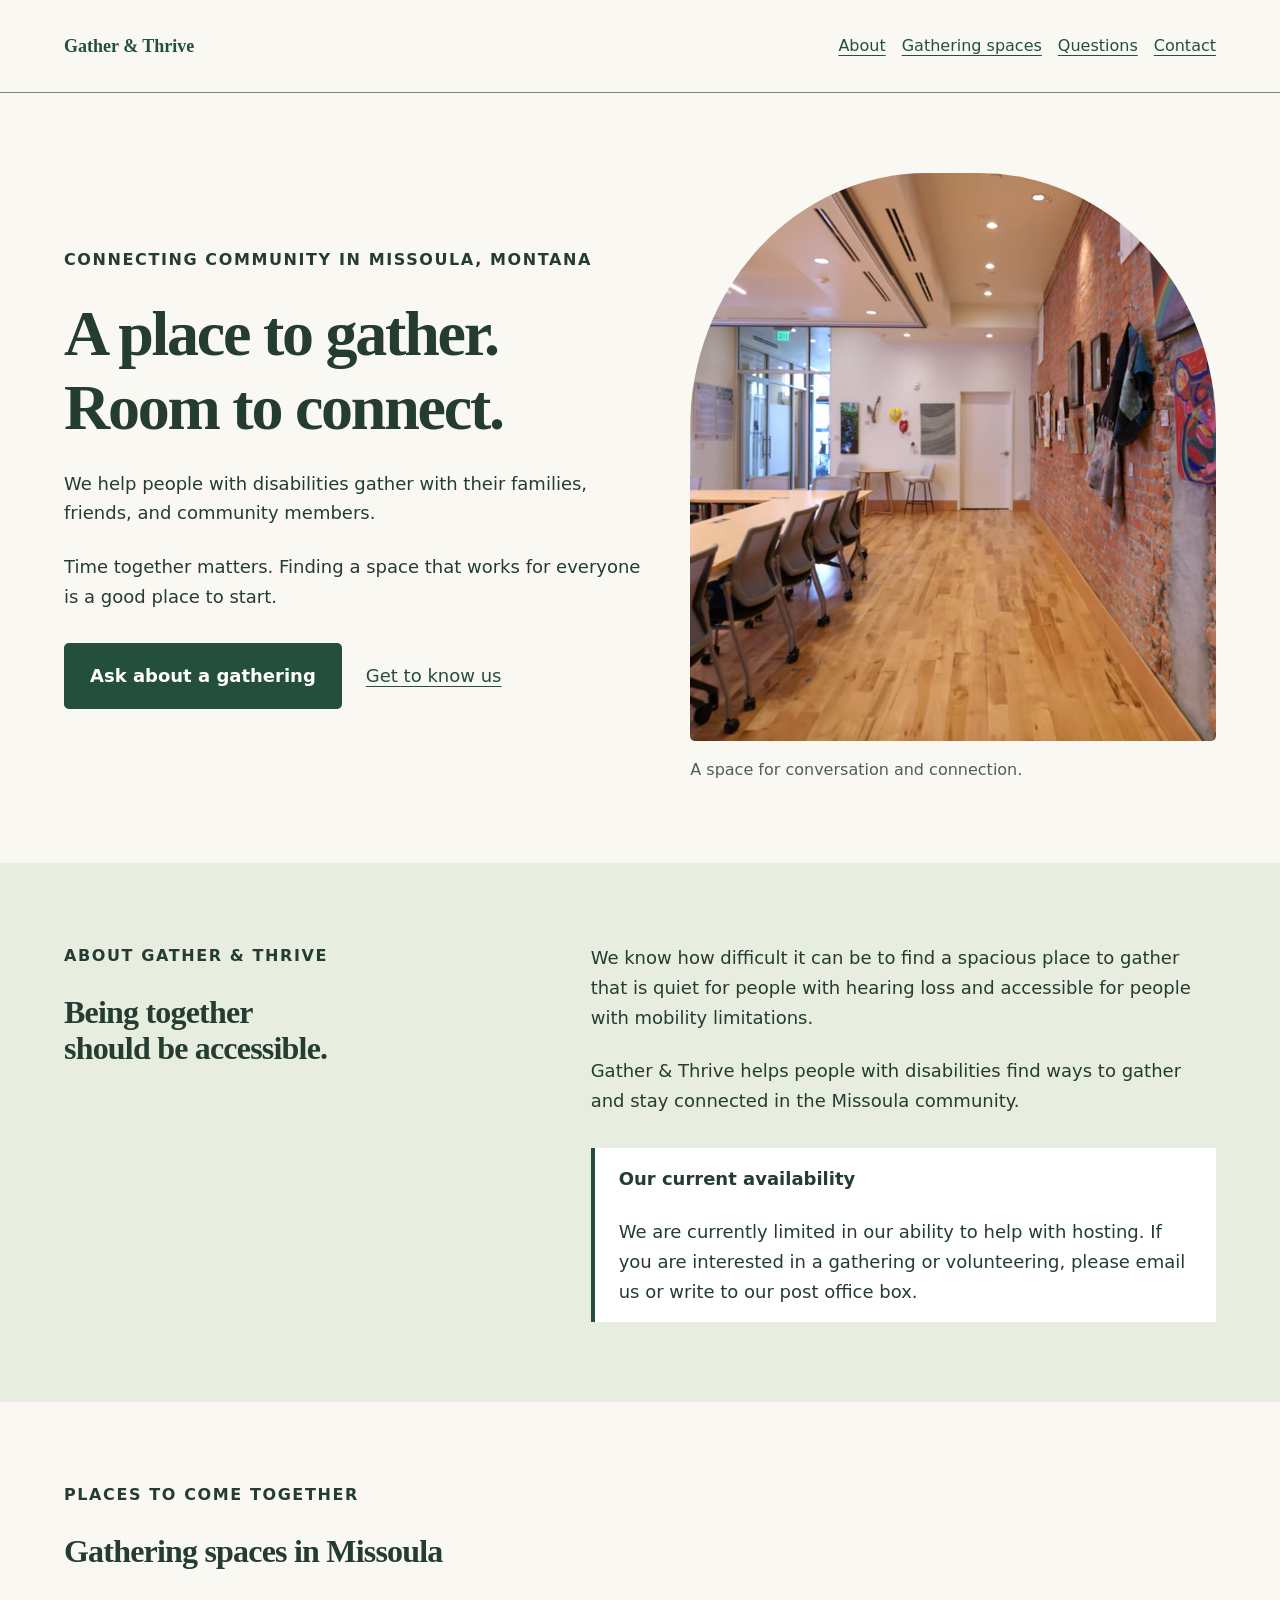
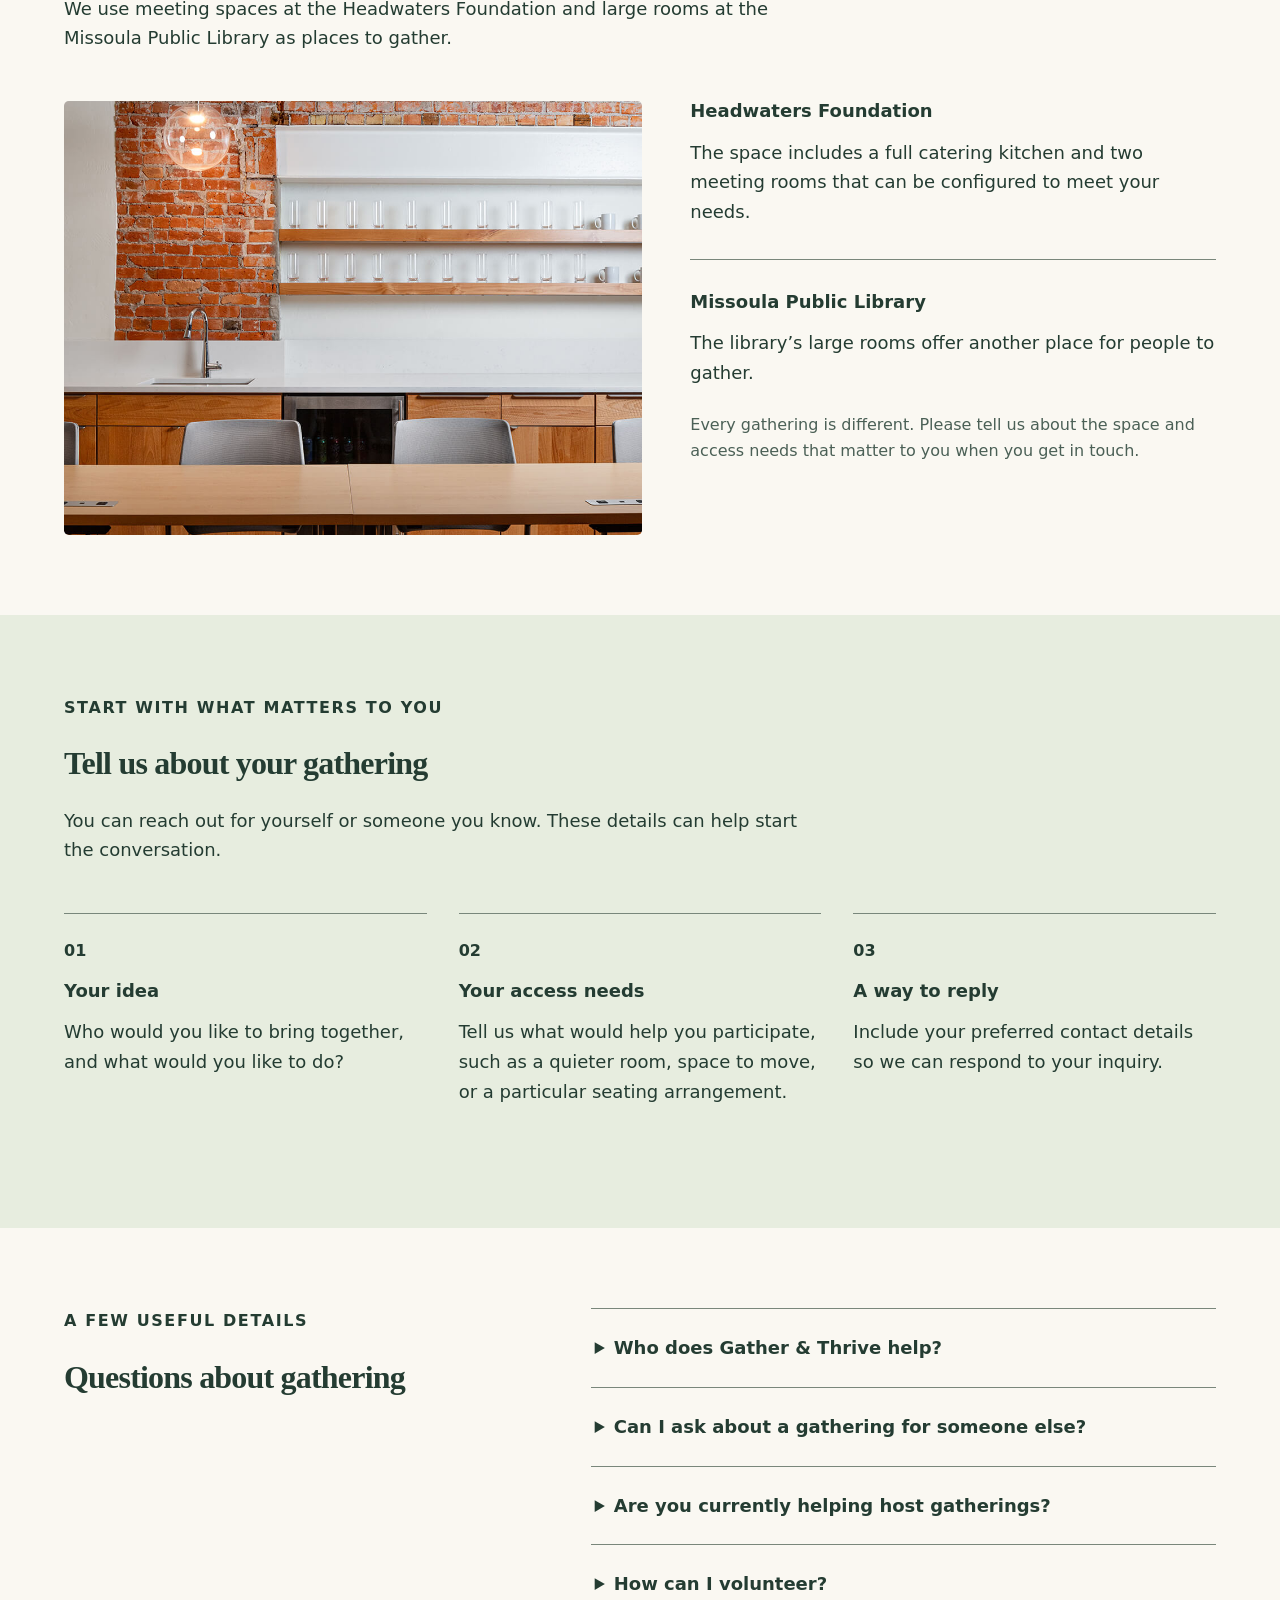
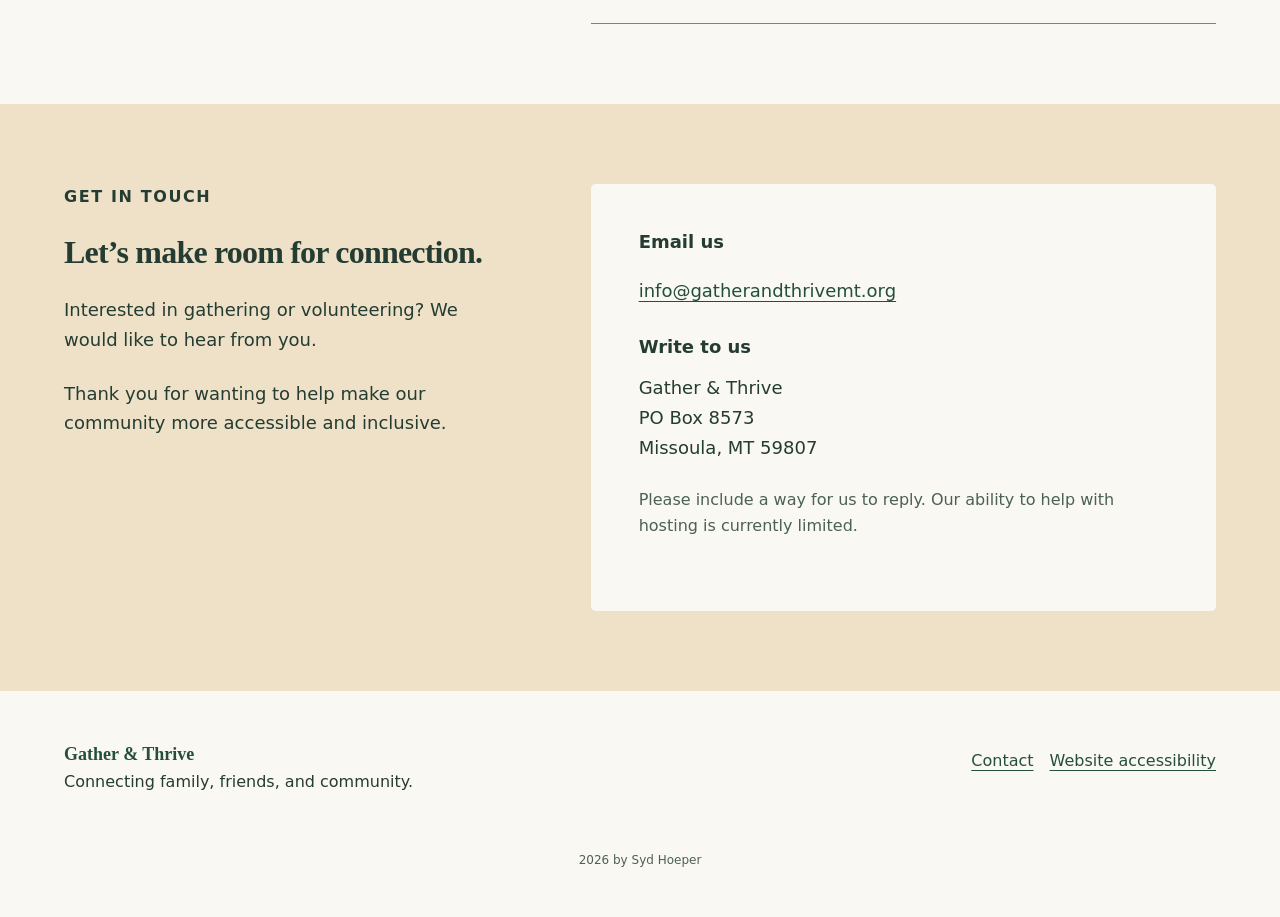
==== commit 1c5fb2f1: "Strengthen heading hierarchy with shared bold weight" ====
--- a/index.html
+++ b/index.html
@@ -6,7 +6,7 @@
   <meta name="description" content="Gather & Thrive helps people with disabilities connect with family, friends, and community in Missoula, Montana.">
   <meta name="theme-color" content="#244f3d">
   <title>Gather &amp; Thrive | Accessible gatherings in Missoula</title>
-  <link rel="stylesheet" href="styles.css">
+  <link rel="stylesheet" href="styles.css?v=heading-weight">
 </head>
 <body>
 <a class="skip" href="#main">Skip to main content</a>
--- a/styles.css
+++ b/styles.css
@@ -7,7 +7,7 @@
   /* Five purposeful type roles. Only the display size changes on mobile. */
   --text-credit: .75rem; --text-small: 1rem; --text-body: 1.125rem;
   --text-heading: 2rem; --text-display: 4rem;
-  --leading-body: 1.65; --leading-heading: 1.15;
+  --weight-heading: 700; --leading-body: 1.65; --leading-heading: 1.15;
   /* Shared spacing scale: 4, 8, 16, 24, 32, 48, 80px. */
   --space-1: .25rem; --space-2: .5rem; --space-3: 1rem;
   --space-4: 1.5rem; --space-5: 2rem; --space-6: 3rem; --space-7: 5rem;
@@ -29,10 +29,10 @@
 .brand { font: 700 var(--text-body)/var(--leading-heading) var(--heading-font); text-decoration: none; padding-block: var(--space-2); }
 nav ul { list-style: none; display: flex; flex-wrap: wrap; gap: var(--space-1) var(--space-3); padding: 0; margin: 0; }
 nav a { display: inline-flex; min-height: 44px; align-items: center; font-size: var(--text-small); }
-h1,h2,h3 { font-family: var(--heading-font); font-weight: 400; line-height: var(--leading-heading); text-wrap: balance; }
+h1,h2,h3 { font-family: var(--heading-font); font-weight: var(--weight-heading); line-height: var(--leading-heading); text-wrap: balance; }
 h1 { font-size: var(--text-display); margin: var(--space-3) 0 var(--space-4); letter-spacing: -.035em; }
 h2 { font-size: var(--text-heading); margin: 0 0 var(--space-4); letter-spacing: -.025em; }
-h3 { font-size: var(--text-body); font-family: var(--body-font); font-weight: 650; margin: 0 0 var(--space-3); }
+h3 { font-size: var(--text-body); font-family: var(--body-font); font-weight: var(--weight-heading); margin: 0 0 var(--space-3); }
 p { margin: 0 0 var(--space-4); max-width: 65ch; }
 .eyebrow { font-size: var(--text-small); font-weight: 650; letter-spacing: .1em; text-transform: uppercase; }
 .hero { display: grid; grid-template-columns: 1.1fr 1fr; align-items: center; gap: var(--space-6); padding-block: var(--section-space); }
